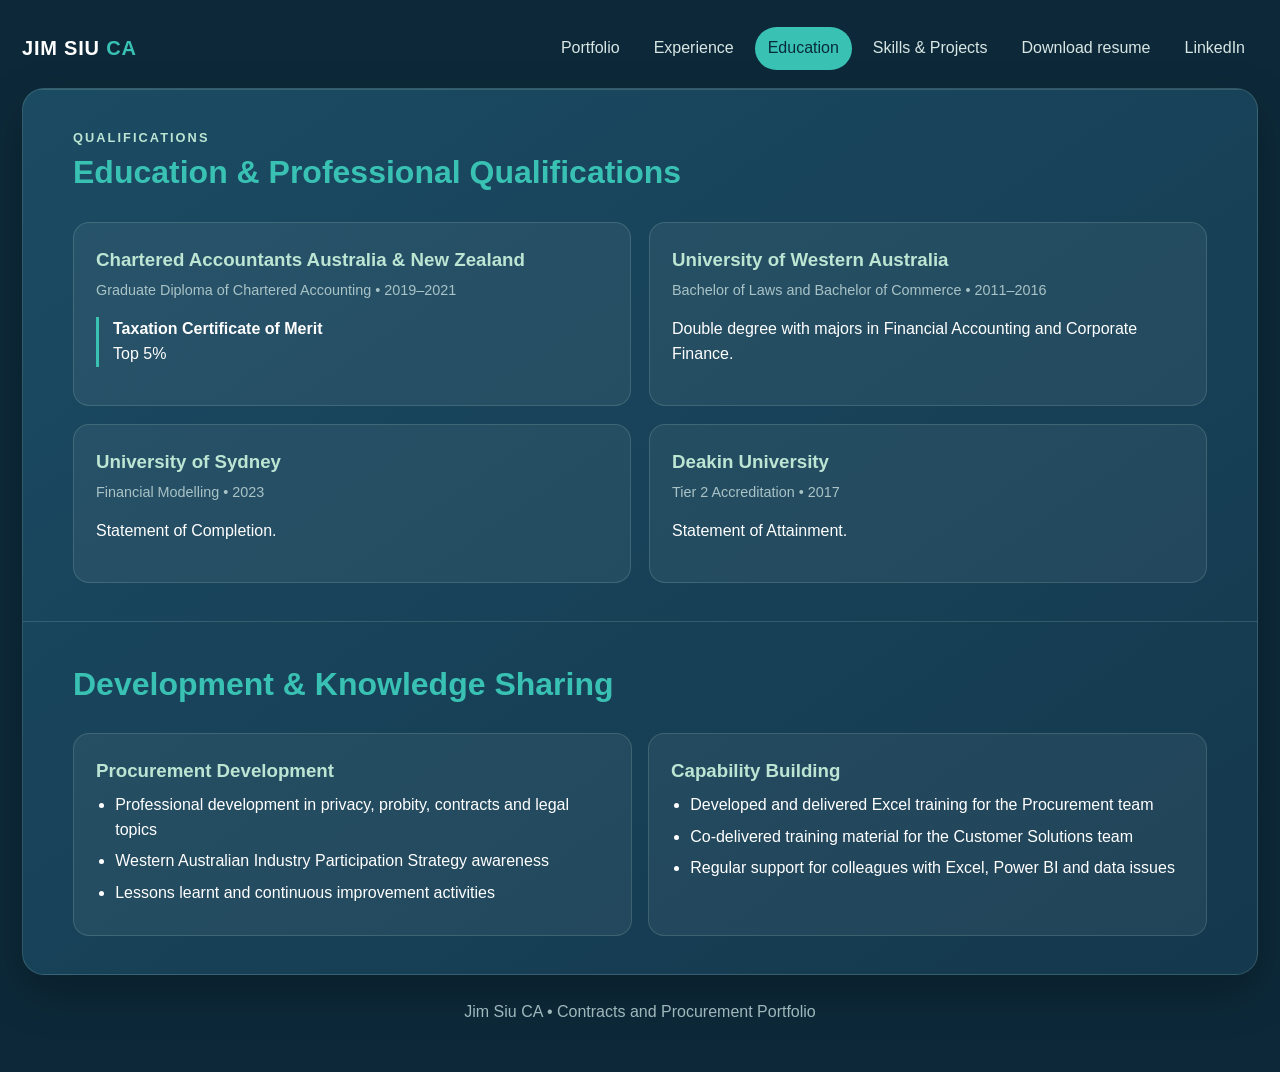
==== education.html @ 6fbc2d24 "Add files via upload" ====
<!doctype html><html lang="en"><head><meta charset="utf-8"><meta name="viewport" content="width=device-width,initial-scale=1"><meta name="description" content="Jim Siu contracts and procurement career portfolio"><title>Jim Siu | Education</title><link rel="stylesheet" href="styles.css"></head><body><a class="skip" href="#main">Skip to content</a><div class="wrap"><header class="top"><a class="brand" href="index.html">JIM SIU <span>CA</span></a><nav class="nav" aria-label="Primary"><a href="index.html">Portfolio</a><a href="experience.html">Experience</a><a href="education.html" class="active">Education</a><a href="skills.html">Skills & Projects</a><a href="Jim_Siu_Resume_Procurement.docx">Download resume</a><a href="http://www.linkedin.com/in/jim-gim-seng-siu" target="_blank" rel="noopener">LinkedIn</a></nav></header><main id="main" class="page"><section class="section"><div class="kicker">Qualifications</div><h2>Education & Professional Qualifications</h2><div class="edu-grid"><article class="card"><h3>Chartered Accountants Australia & New Zealand</h3><div class="meta">Graduate Diploma of Chartered Accounting • 2019–2021</div><div class="achievement"><strong>Taxation Certificate of Merit</strong><br>Top 5%</div></article><article class="card"><h3>University of Western Australia</h3><div class="meta">Bachelor of Laws and Bachelor of Commerce • 2011–2016</div><p>Double degree with majors in Financial Accounting and Corporate Finance.</p></article><article class="card"><h3>University of Sydney</h3><div class="meta">Financial Modelling • 2023</div><p>Statement of Completion.</p></article><article class="card"><h3>Deakin University</h3><div class="meta">Tier 2 Accreditation • 2017</div><p>Statement of Attainment.</p></article></div></section><section class="section"><h2>Development & Knowledge Sharing</h2><div class="cards"><article class="card"><h3>Procurement Development</h3><ul><li>Professional development in privacy, probity, contracts and legal topics</li><li>Western Australian Industry Participation Strategy awareness</li><li>Lessons learnt and continuous improvement activities</li></ul></article><article class="card"><h3>Capability Building</h3><ul><li>Developed and delivered Excel training for the Procurement team</li><li>Co-delivered training material for the Customer Solutions team</li><li>Regular support for colleagues with Excel, Power BI and data issues</li></ul></article></div></section></main><footer>Jim Siu CA • Contracts and Procurement Portfolio</footer></div></body></html>
---- styles.css ----
:root{--navy:#0d2939;--navy2:#173f55;--teal:#39c2b4;--mint:#bce5d3;--paper:#f4f8f7;--ink:#243940;--muted:#b9cccf;--white:#fff;--line:rgba(188,229,211,.17)}
*{box-sizing:border-box}html{scroll-behavior:smooth}body{margin:0;font-family:Segoe UI,Aptos,Arial,sans-serif;background:var(--navy);color:#fff;line-height:1.55}a{color:inherit}.wrap{width:min(1280px,100%);margin:auto;padding:22px}.top{display:flex;align-items:center;justify-content:space-between;gap:20px;padding:5px 0 18px}.brand{text-decoration:none;font-size:1.25rem;font-weight:850;letter-spacing:.04em}.brand span{color:var(--teal)}.nav{display:flex;gap:8px;flex-wrap:wrap}.nav a{padding:9px 13px;border-radius:999px;text-decoration:none;color:#d8e6e4}.nav a:hover,.nav a.active{background:var(--teal);color:#082b3a}.page{background:linear-gradient(145deg,#1b4b63,#14384d);border:1px solid var(--line);border-radius:22px;box-shadow:0 18px 45px rgba(0,0,0,.25);overflow:hidden}.hero{padding:50px;display:grid;grid-template-columns:1fr 260px;gap:36px;align-items:center}.kicker{color:var(--mint);text-transform:uppercase;letter-spacing:.16em;font-weight:800;font-size:.8rem}.hero h1{font-size:clamp(2.5rem,6vw,5.3rem);line-height:.95;margin:.35rem 0;color:var(--teal)}.hero h2{font-size:1.45rem;margin:.8rem 0;font-weight:500}.hero p{max-width:760px;color:#d8e6e4}.portrait{width:230px;height:230px;border-radius:50%;padding:9px;background:linear-gradient(145deg,var(--mint),var(--teal));box-shadow:0 0 0 10px rgba(57,194,180,.11)}.portrait img{width:100%;height:100%;object-fit:cover;object-position:center 22%;border-radius:50%;border:7px solid var(--navy2)}.buttons{display:flex;gap:10px;flex-wrap:wrap;margin-top:22px}.btn{display:inline-flex;padding:10px 16px;border-radius:999px;text-decoration:none;font-weight:750;border:1px solid var(--teal)}.btn.primary{background:var(--teal);color:#082b3a}.btn.secondary{color:#fff}.section{padding:38px 50px;border-top:1px solid var(--line)}.section h2{color:var(--teal);font-size:2rem;margin:0 0 8px}.section-lead{color:#c8d9da;max-width:820px}.cards{display:grid;grid-template-columns:repeat(2,minmax(0,1fr));gap:16px;margin-top:24px}.card{background:rgba(255,255,255,.06);border:1px solid var(--line);border-radius:16px;padding:22px}.card h3{margin:0;color:var(--mint)}.card .meta{color:#a9c3c6;font-size:.9rem;margin:.3rem 0 1rem}.card ul{padding-left:1.2rem;margin:.5rem 0}.card li{margin:.4rem 0}.timeline{display:grid;gap:17px;margin-top:26px}.role{display:grid;grid-template-columns:150px 1fr;gap:22px;padding:22px;border-left:3px solid var(--teal);background:rgba(255,255,255,.055);border-radius:0 14px 14px 0}.role .dates{color:var(--mint);font-weight:800}.role h3{margin:0}.role h4{margin:.15rem 0 .8rem;color:#b9cccf;font-weight:600}.tags{display:flex;flex-wrap:wrap;gap:8px}.tag{background:#e1f4ef;color:#155b57;padding:6px 10px;border-radius:999px;font-size:.82rem;font-weight:700}.edu-grid{display:grid;grid-template-columns:repeat(2,minmax(0,1fr));gap:18px;margin-top:25px}.achievement{border-left:3px solid var(--teal);padding-left:14px;margin-top:14px}.qr{display:flex;gap:14px;align-items:center}.qr img{width:95px;background:#fff;padding:6px;border-radius:9px}footer{text-align:center;color:#9fb8bc;padding:25px}.skip{position:absolute;left:-9999px}.skip:focus{left:10px;top:10px;background:#fff;color:#000;padding:8px;z-index:99}
.dashboard{display:grid;grid-template-columns:minmax(0,1fr) minmax(390px,.95fr);gap:20px}.map,.panel{padding:28px}.map .portrait{margin:auto}.map h2{text-align:center;color:var(--teal)}.credential{text-align:center;color:var(--mint)}.nodes{display:grid;grid-template-columns:repeat(2,minmax(0,1fr));gap:12px;margin-top:22px}.node{min-height:70px;border:2px solid var(--teal);border-radius:15px;background:#0b3042;color:#fff;padding:12px;text-align:left;cursor:pointer;font-weight:750;display:flex;align-items:center;gap:10px}.node-icon{display:grid;place-items:center;width:37px;height:37px;border-radius:9px;background:rgba(57,194,180,.14);color:var(--teal)}.node:hover,.node.active{background:var(--teal);color:#082b3a}.panel{border-left:1px solid var(--line);min-height:760px}.panel h2{color:var(--teal)}.panel-icon{font-size:2rem}.panel .section-title{color:var(--mint);font-size:.78rem;text-transform:uppercase;letter-spacing:.14em;font-weight:800;margin:22px 0 7px}.project{background:rgba(255,255,255,.06);border-left:3px solid var(--teal);padding:9px 11px;margin:8px 0}.chip{display:inline-block;background:#e1f4ef;color:#155b57;padding:6px 10px;border-radius:999px;font-size:.82rem;font-weight:700;margin:3px}
@media(max-width:900px){.hero,.dashboard{grid-template-columns:1fr}.portrait{margin:auto}.hero{text-align:center}.hero p{margin-left:auto;margin-right:auto}.buttons{justify-content:center}.panel{border-left:0;border-top:1px solid var(--line);min-height:0}.cards,.edu-grid{grid-template-columns:1fr}.role{grid-template-columns:1fr}.section,.hero{padding:30px}.top{align-items:flex-start;flex-direction:column}}
@media(max-width:560px){.wrap{padding:12px}.nodes{grid-template-columns:1fr}.section,.hero,.map,.panel{padding:20px}.nav a{padding:7px 9px;font-size:.88rem}}

.metrics{display:grid;grid-template-columns:repeat(4,1fr);gap:14px;margin-top:24px}.metrics div{background:rgba(255,255,255,.06);border:1px solid var(--line);border-radius:15px;padding:19px}.metrics strong,.value{display:block;color:var(--teal);font-size:1.75rem;font-weight:850}.metrics span{color:#c8d9da;font-size:.9rem}.project-grid .card{position:relative}.project-grid .value{margin-bottom:5px}@media(max-width:900px){.metrics{grid-template-columns:repeat(2,1fr)}}@media(max-width:560px){.metrics{grid-template-columns:1fr}}
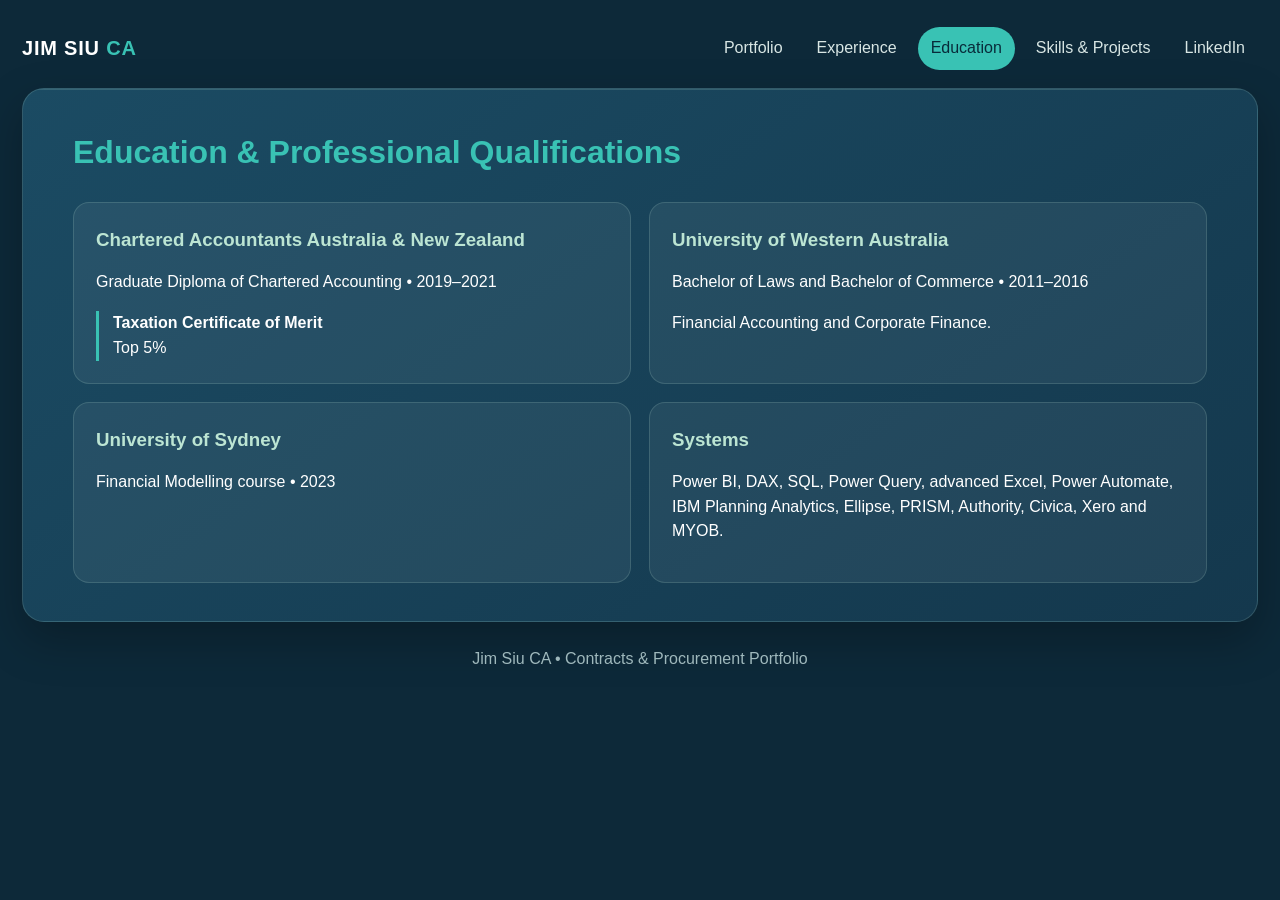
==== commit e852d6a5: "Add files via upload" ====
--- a/education.html
+++ b/education.html
@@ -1 +1 @@
-<!doctype html><html lang="en"><head><meta charset="utf-8"><meta name="viewport" content="width=device-width,initial-scale=1"><meta name="description" content="Jim Siu contracts and procurement career portfolio"><title>Jim Siu | Education</title><link rel="stylesheet" href="styles.css"></head><body><a class="skip" href="#main">Skip to content</a><div class="wrap"><header class="top"><a class="brand" href="index.html">JIM SIU <span>CA</span></a><nav class="nav" aria-label="Primary"><a href="index.html">Portfolio</a><a href="experience.html">Experience</a><a href="education.html" class="active">Education</a><a href="skills.html">Skills & Projects</a><a href="Jim_Siu_Resume_Procurement.docx">Download resume</a><a href="http://www.linkedin.com/in/jim-gim-seng-siu" target="_blank" rel="noopener">LinkedIn</a></nav></header><main id="main" class="page"><section class="section"><div class="kicker">Qualifications</div><h2>Education & Professional Qualifications</h2><div class="edu-grid"><article class="card"><h3>Chartered Accountants Australia & New Zealand</h3><div class="meta">Graduate Diploma of Chartered Accounting • 2019–2021</div><div class="achievement"><strong>Taxation Certificate of Merit</strong><br>Top 5%</div></article><article class="card"><h3>University of Western Australia</h3><div class="meta">Bachelor of Laws and Bachelor of Commerce • 2011–2016</div><p>Double degree with majors in Financial Accounting and Corporate Finance.</p></article><article class="card"><h3>University of Sydney</h3><div class="meta">Financial Modelling • 2023</div><p>Statement of Completion.</p></article><article class="card"><h3>Deakin University</h3><div class="meta">Tier 2 Accreditation • 2017</div><p>Statement of Attainment.</p></article></div></section><section class="section"><h2>Development & Knowledge Sharing</h2><div class="cards"><article class="card"><h3>Procurement Development</h3><ul><li>Professional development in privacy, probity, contracts and legal topics</li><li>Western Australian Industry Participation Strategy awareness</li><li>Lessons learnt and continuous improvement activities</li></ul></article><article class="card"><h3>Capability Building</h3><ul><li>Developed and delivered Excel training for the Procurement team</li><li>Co-delivered training material for the Customer Solutions team</li><li>Regular support for colleagues with Excel, Power BI and data issues</li></ul></article></div></section></main><footer>Jim Siu CA • Contracts and Procurement Portfolio</footer></div></body></html>+<!doctype html><html lang="en"><head><meta charset="utf-8"><meta name="viewport" content="width=device-width,initial-scale=1"><meta name="description" content="Jim Siu contracts and procurement portfolio"><title>Jim Siu | Education</title><link rel="stylesheet" href="styles.css"></head><body><a class="skip" href="#main">Skip to content</a><div class="wrap"><header class="top"><a class="brand" href="index.html">JIM SIU <span>CA</span></a><nav class="nav" aria-label="Primary"><a href="index.html">Portfolio</a><a href="experience.html">Experience</a><a href="education.html" class="active">Education</a><a href="skills.html">Skills & Projects</a><a href="https://www.linkedin.com/in/jim-siu-6142bab9" target="_blank" rel="noopener">LinkedIn</a></nav></header><main id="main" class="page"><section class="section"><h2>Education & Professional Qualifications</h2><div class="edu-grid"><article class="card"><h3>Chartered Accountants Australia & New Zealand</h3><p>Graduate Diploma of Chartered Accounting • 2019–2021</p><div class="achievement"><strong>Taxation Certificate of Merit</strong><br>Top 5%</div></article><article class="card"><h3>University of Western Australia</h3><p>Bachelor of Laws and Bachelor of Commerce • 2011–2016</p><p>Financial Accounting and Corporate Finance.</p></article><article class="card"><h3>University of Sydney</h3><p>Financial Modelling course • 2023</p></article><article class="card"><h3>Systems</h3><p>Power BI, DAX, SQL, Power Query, advanced Excel, Power Automate, IBM Planning Analytics, Ellipse, PRISM, Authority, Civica, Xero and MYOB.</p></article></div></section></main><footer>Jim Siu CA • Contracts & Procurement Portfolio</footer></div></body></html>
--- a/styles.css
+++ b/styles.css
@@ -5,4 +5,4 @@
 @media(max-width:900px){.hero,.dashboard{grid-template-columns:1fr}.portrait{margin:auto}.hero{text-align:center}.hero p{margin-left:auto;margin-right:auto}.buttons{justify-content:center}.panel{border-left:0;border-top:1px solid var(--line);min-height:0}.cards,.edu-grid{grid-template-columns:1fr}.role{grid-template-columns:1fr}.section,.hero{padding:30px}.top{align-items:flex-start;flex-direction:column}}
 @media(max-width:560px){.wrap{padding:12px}.nodes{grid-template-columns:1fr}.section,.hero,.map,.panel{padding:20px}.nav a{padding:7px 9px;font-size:.88rem}}
 
-.metrics{display:grid;grid-template-columns:repeat(4,1fr);gap:14px;margin-top:24px}.metrics div{background:rgba(255,255,255,.06);border:1px solid var(--line);border-radius:15px;padding:19px}.metrics strong,.value{display:block;color:var(--teal);font-size:1.75rem;font-weight:850}.metrics span{color:#c8d9da;font-size:.9rem}.project-grid .card{position:relative}.project-grid .value{margin-bottom:5px}@media(max-width:900px){.metrics{grid-template-columns:repeat(2,1fr)}}@media(max-width:560px){.metrics{grid-template-columns:1fr}}+.metrics{display:grid;grid-template-columns:repeat(4,1fr);gap:14px;margin-top:24px}.metrics div{background:rgba(255,255,255,.06);border:1px solid var(--line);border-radius:15px;padding:18px}.metrics strong,.value{display:block;color:var(--teal);font-size:1.7rem;font-weight:850}.metrics span{color:#c8d9da;font-size:.9rem}.postaward{border-color:rgba(57,194,180,.55);background:linear-gradient(145deg,rgba(57,194,180,.10),rgba(255,255,255,.055))}.eyebrow{color:var(--mint);font-size:.76rem;text-transform:uppercase;letter-spacing:.13em;font-weight:800}.callout{margin-top:18px;padding:17px 19px;border-left:4px solid var(--teal);background:rgba(255,255,255,.055);border-radius:0 12px 12px 0}.project-grid .card{position:relative}.project-grid .value{margin-bottom:4px}@media(max-width:900px){.metrics{grid-template-columns:repeat(2,1fr)}}@media(max-width:560px){.metrics{grid-template-columns:1fr}}
